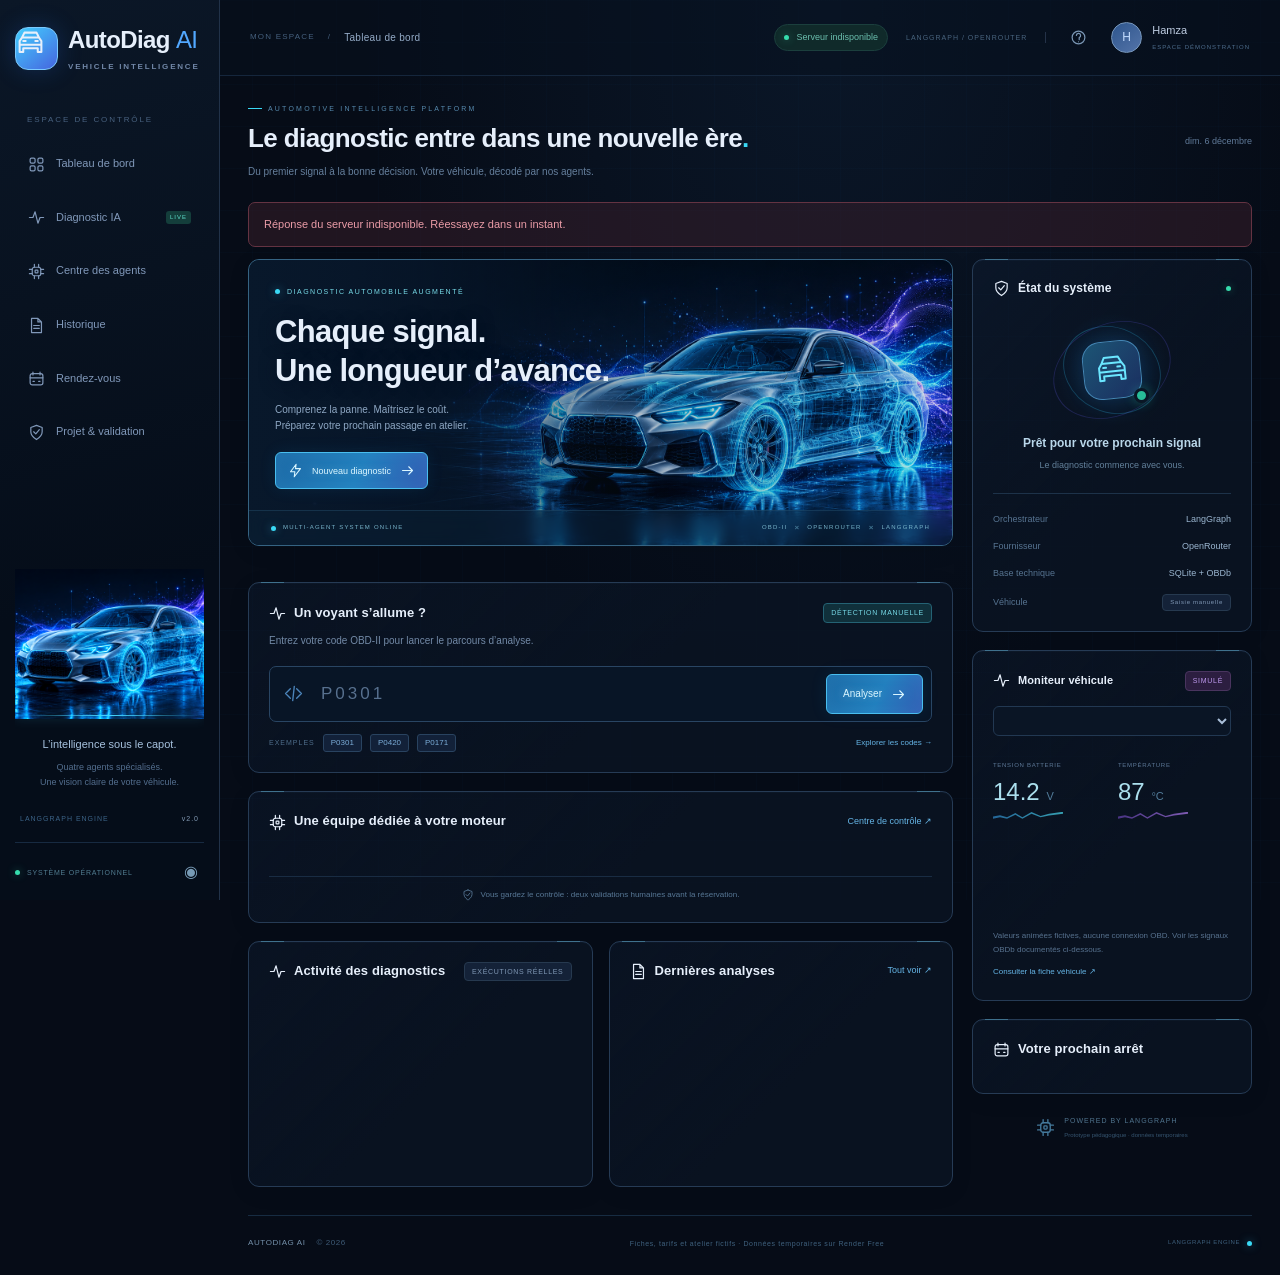
==== static/index.html @ a3e55d73 "Build AutoDiag AI with LangGraph approvals, monitoring and Docker deployment" ====
<!doctype html>
<html lang="fr"><head><meta charset="utf-8"><meta name="viewport" content="width=device-width,initial-scale=1"><meta name="theme-color" content="#050b16"><meta name="description" content="AutoDiag AI — diagnostic automobile multi-agents, LangGraph et supervision intelligente."><title>AutoDiag AI · Vehicle Intelligence</title><link rel="icon" href="/static/assets/favicon.svg"><link rel="stylesheet" href="/static/styles.css"><script src="/static/assets/chart.umd.min.js" defer></script><script src="/static/app.js" defer></script></head>
<body>
<aside class="sidebar"><a class="brand" href="#/dashboard"><span class="brand-symbol" data-icon="car"></span><span>AutoDiag <b>AI</b><small>VEHICLE INTELLIGENCE</small></span></a><span class="menu-label">ESPACE DE CONTRÔLE</span><nav aria-label="Navigation principale"><a href="#/dashboard" data-nav="dashboard"><span data-icon="grid"></span>Tableau de bord</a><a href="#/diagnostic" data-nav="diagnostic"><span data-icon="pulse"></span>Diagnostic IA<span class="nav-tag">LIVE</span></a><a href="#/agents" data-nav="agents"><span data-icon="cpu"></span>Centre des agents</a><a href="#/history" data-nav="history"><span data-icon="file"></span>Historique</a><a href="#/appointments" data-nav="appointments"><span data-icon="calendar"></span>Rendez-vous</a><a href="#/project" data-nav="project"><span data-icon="shield"></span>Projet & validation</a></nav><div class="sidebar-car"><img src="/static/assets/hologram-car.png" alt="Berline holographique cyan"><span class="holo-line"></span><strong>L’intelligence sous le capot.</strong><p>Quatre agents spécialisés.<br>Une vision claire de votre véhicule.</p><span class="version-label">LANGGRAPH ENGINE <i>v2.0</i></span></div><div class="sidebar-footer"><span class="dot green"></span> SYSTÈME OPÉRATIONNEL <button id="animation-toggle" title="Activer ou désactiver les animations" aria-label="Activer ou désactiver les animations">◉</button></div></aside>
<div class="app-shell"><header class="topbar"><div class="breadcrumb">MON ESPACE <span>/</span><b id="breadcrumb">Tableau de bord</b></div><div class="top-status"><span class="connected"><i class="dot green"></i><span id="connection-status">Connexion…</span></span><span class="top-model" id="model-label">LANGGRAPH / OPENROUTER</span><button class="help-button" id="help" aria-label="Aide" data-icon="help"></button><span class="user-avatar">H</span><span class="user-name">Hamza<small>ESPACE DÉMONSTRATION</small></span></div></header>
<main>
<div class="page-heading"><div><div class="eyebrow"><span></span> AUTOMOTIVE INTELLIGENCE PLATFORM</div><h1 id="page-title">Le diagnostic entre dans une nouvelle ère<span>.</span></h1><p id="page-description">Du premier signal à la bonne décision. Votre véhicule, décodé par nos agents.</p></div><span class="date-label" id="today"></span></div>
<div id="global-error" class="alert error" role="alert" hidden></div>

<section id="view-dashboard" class="view">
<div class="dashboard-grid"><div class="dashboard-core">
<section class="hero panel"><img src="/static/assets/hologram-car.png" alt="Illustration automobile futuriste" class="hero-car"><div class="hero-copy"><div class="hero-eyebrow"><i class="dot"></i> DIAGNOSTIC AUTOMOBILE AUGMENTÉ</div><h2>Chaque signal.<br>Une longueur d’avance.</h2><p>Comprenez la panne. Maîtrisez le coût.<br>Préparez votre prochain passage en atelier.</p><button class="button primary" data-action="new-diagnostic"><span data-icon="bolt"></span>Nouveau diagnostic<span data-icon="arrow"></span></button></div><div class="hero-footer"><span><i class="dot"></i> MULTI-AGENT SYSTEM ONLINE</span><span>OBD-II <b>×</b> OPENROUTER <b>×</b> LANGGRAPH</span></div></section>
<div class="kpi-grid" id="dashboard-kpis"></div>
<section class="panel quick-diagnostic"><div class="panel-heading"><h2><span data-icon="pulse"></span>Un voyant s’allume ?</h2><span class="chip cyan">DÉTECTION MANUELLE</span></div><p>Entrez votre code OBD-II pour lancer le parcours d’analyse.</p><form id="quick-form"><div class="quick-input"><span data-icon="code"></span><input id="quick-code" aria-label="Code OBD-II" placeholder="P0301" maxlength="5" required pattern="[PpBbCcUu][0-3][0-9A-Fa-f]{3}"><button class="button primary" type="submit">Analyser<span data-icon="arrow"></span></button></div></form><div class="example-codes">EXEMPLES <button data-example="P0301">P0301</button><button data-example="P0420">P0420</button><button data-example="P0171">P0171</button><button class="link" data-action="library">Explorer les codes →</button></div></section>
<section class="panel"><div class="panel-heading"><h2><span data-icon="cpu"></span>Une équipe dédiée à votre moteur</h2><a href="#/agents" class="link">Centre de contrôle ↗</a></div><div class="agent-pipeline" id="dashboard-pipeline"></div><div class="panel-note"><span data-icon="shield"></span>Vous gardez le contrôle : deux validations humaines avant la réservation.</div></section>
<div class="two-panels"><section class="panel"><div class="panel-heading"><h2><span data-icon="pulse"></span>Activité des diagnostics</h2><span class="chip">EXÉCUTIONS RÉELLES</span></div><div class="chart-wrap"><canvas id="dashboard-activity" aria-label="Durée des diagnostics" role="img"></canvas></div></section><section class="panel"><div class="panel-heading"><h2><span data-icon="file"></span>Dernières analyses</h2><a href="#/history" class="link">Tout voir ↗</a></div><div id="recent-runs"></div></section></div>
</div><aside class="dashboard-side">
<section class="panel connection-panel"><div class="panel-heading"><h2><span data-icon="shield"></span>État du système</h2><i class="dot green"></i></div><div class="scanner-orbit"><span data-icon="car"></span><i></i></div><h3>Prêt pour votre prochain signal</h3><p>Le diagnostic commence avec vous.</p><div class="system-rows"><div><span>Orchestrateur</span><b>LangGraph</b></div><div><span>Fournisseur</span><b id="system-provider">OpenRouter</b></div><div><span>Base technique</span><b>SQLite + OBDb</b></div><div><span>Véhicule</span><span class="chip">Saisie manuelle</span></div></div></section>
<section class="panel telemetry-panel"><div class="panel-heading"><h2><span data-icon="pulse"></span>Moniteur véhicule</h2><span class="chip purple">SIMULÉ</span></div><select id="telemetry-vehicle" aria-label="Véhicule de présentation"></select><div class="telemetry-readings"><div><span>TENSION BATTERIE</span><strong>14.2 <small>V</small></strong><i class="tiny-wave"></i></div><div><span>TEMPÉRATURE</span><strong>87 <small>°C</small></strong><i class="tiny-wave purple-wave"></i></div></div><div class="chart-wrap small"><canvas id="telemetry-chart" role="img" aria-label="Signaux automobiles simulés"></canvas></div><p class="fine-print">Valeurs animées fictives, aucune connexion OBD. Voir les signaux OBDb documentés ci-dessous.</p><button class="link" data-action="signals">Consulter la fiche véhicule ↗</button></section>
<section class="panel"><div class="panel-heading"><h2><span data-icon="calendar"></span>Votre prochain arrêt</h2></div><div id="next-appointment"></div></section><div class="system-foot"><span data-icon="cpu"></span><div>POWERED BY LANGGRAPH<small>Prototype pédagogique · données temporaires</small></div></div>
</aside></div>
</section>

<section id="view-diagnostic" class="view" hidden><section class="panel form-panel"><div class="panel-heading"><h2><span data-icon="pulse"></span>Initialiser un diagnostic</h2><button class="link" data-action="library">Bibliothèque OBD-II ↗</button></div><form id="diagnostic-form"><div class="form-row"><label>CODE OBD-II <em>*</em><div class="input-group"><span data-icon="code"></span><input id="code-input" name="code" placeholder="P0301" required maxlength="5" pattern="[PpBbCcUu][0-3][0-9A-Fa-f]{3}" autocomplete="off"></div></label><label>MODÈLE DU VÉHICULE <small>FACULTATIF</small><select id="vehicle-input"><option value="">Véhicule non précisé</option></select></label><label class="year-field">ANNÉE <small>FACULTATIF</small><input id="year-input" inputmode="numeric" type="number" min="1990" max="2030" placeholder="2020"></label><button class="button primary" id="analyze-button" type="submit"><span data-icon="bolt"></span>Lancer le diagnostic</button></div><div class="form-footer"><span>ESSAYER <button type="button" data-example="P0301">P0301</button><button type="button" data-example="P0420">P0420</button><button type="button" data-example="P0171">P0171</button></span><button type="reset" class="link">Réinitialiser</button></div></form><div id="form-error" class="alert error" role="alert" hidden></div></section><div id="diagnostic-content"></div></section>

<section id="view-agents" class="view" hidden><div class="toolbar panel"><div class="toolbar-group"><label class="sr-only" for="monitor-origin">Origine des données</label><select id="monitor-origin"><option value="app">Exécutions de l’application</option><option value="scenario">Scénarios d’incident</option><option value="presentation">Présentation fictive</option><option value="all">Toutes les exécutions</option></select><select id="monitor-agent" aria-label="Filtrer par agent"><option value="">Tous les agents</option><option value="interpretation">Interprétation</option><option value="recherche">Recherche</option><option value="estimation">Estimation</option><option value="rendez_vous">Rendez-vous</option></select><select id="monitor-period" aria-label="Période de monitoring"><option value="">Toute la période</option><option value="1">Dernières 24 h</option><option value="7">7 derniers jours</option></select><input id="monitor-search" placeholder="Code ou Correlation ID…" aria-label="Rechercher une exécution"></div><div class="toolbar-group"><button class="button ghost" id="monitor-pause">Pause visuelle</button><button class="button purple-button" id="simulate-incident"><span data-icon="bolt"></span>Simuler un incident</button></div></div><div id="presentation-notice" class="alert info" hidden>Données fictives de présentation — ces valeurs ne sont pas des résultats d’exécution et ne sont pas exportées comme preuves.</div><div class="kpi-grid monitoring-kpis" id="monitor-kpis"></div><div class="monitor-agent-grid" id="monitor-agent-cards"></div><div class="charts-grid"><section class="panel"><div class="panel-heading"><h2><span data-icon="clock"></span>Latence par agent</h2><span class="chip">MILLISECONDES</span></div><div class="chart-wrap"><canvas id="latency-chart" role="img" aria-label="Durée moyenne par agent"></canvas></div></section><section class="panel"><div class="panel-heading"><h2><span data-icon="cpu"></span>Consommation de tokens</h2><span class="chip">ENTRÉE / SORTIE</span></div><div class="chart-wrap"><canvas id="tokens-chart" role="img" aria-label="Tokens par agent"></canvas></div></section><section class="panel"><div class="panel-heading"><h2><span data-icon="bolt"></span>Répartition des coûts IA</h2><span class="chip">USD ESTIMÉS</span></div><div class="chart-wrap"><canvas id="cost-chart" role="img" aria-label="Répartition du coût IA"></canvas></div></section></div><section class="panel trace-panel"><div class="panel-heading"><h2><span data-icon="code"></span>Explorateur de traces</h2><div class="toolbar-group"><select id="trace-select" aria-label="Dossier à inspecter"><option value="">Sélectionner une exécution</option></select><button class="link" id="trace-export">Exporter JSON ↓</button></div></div><div id="trace-pipeline"></div><div id="trace-events"></div></section><section class="panel"><div class="panel-heading"><h2><span data-icon="shield"></span>Incidents & résilience</h2><a href="/documents/runbook" target="_blank" class="link">Runbook RB-LLM-01 ↗</a></div><div id="incident-list"></div></section></section>

<section id="view-history" class="view" hidden><section class="panel"><div class="panel-heading"><h2><span data-icon="file"></span>Journal des diagnostics</h2><span class="chip">ATELIER DE DÉMONSTRATION</span></div><div class="toolbar history-toolbar"><input id="history-search" placeholder="Rechercher un code, véhicule ou identifiant…" aria-label="Rechercher dans l’historique"><select id="history-period" aria-label="Période historique"><option value="">Toute la période</option><option value="1">Dernières 24 h</option><option value="7">7 derniers jours</option></select><select id="history-status" aria-label="Filtrer les statuts"><option value="">Tous les statuts</option><option value="awaiting_quote_approval">Devis à valider</option><option value="awaiting_booking_approval">Créneau à confirmer</option><option value="booked">Réservé</option><option value="price_declined">Devis refusé</option><option value="unknown_code">Code non couvert</option><option value="failed">Erreur</option></select></div><div id="history-list"></div></section></section>
<section id="view-appointments" class="view" hidden><section class="panel"><div class="panel-heading"><h2><span data-icon="calendar"></span>Planning de l’atelier</h2><select id="appointments-filter" aria-label="Filtrer les rendez-vous"><option value="future">À venir</option><option value="all">Tous les rendez-vous</option><option value="past">Passés</option></select></div><p class="panel-subtitle">Casablanca · Horaires locaux · Réservations fictives après validation humaine.</p><div id="appointments-list"></div></section></section>
<section id="view-project" class="view" hidden><div class="project-tabs" role="tablist"><button data-project-tab="architecture" class="active">Architecture</button><button data-project-tab="cards">Agent Cards</button><button data-project-tab="validation">Tests & déploiement</button><button data-project-tab="runbook">Runbook</button><button data-project-tab="deliverables">Livrables</button></div><div id="project-content"></div></section>
<footer><span>AUTODIAG AI <i>© 2026</i></span><span>Fiches, tarifs et atelier fictifs · Données temporaires sur Render Free</span><a href="#/project">LANGGRAPH ENGINE <span class="dot"></span></a></footer>
</main></div><dialog id="modal"><button class="modal-close" aria-label="Fermer">×</button><div id="modal-content"></div></dialog><div id="toast" role="status" hidden></div><div id="loading-overlay" hidden><span class="spinner"></span></div>
</body></html>
---- static/styles.css ----
:root{--bg:#060c17;--panel:#0b1423;--ink:#e6effb;--muted:#8091aa;--line:#1c3049;--cyan:#3ad9f5;--blue:#4b98ff;--purple:#af79ff;--green:#36dcad;--orange:#f3b16c;--sidebar:220px}*{box-sizing:border-box}body{margin:0;background:radial-gradient(ellipse at 65% 0,#10253f70,transparent 40%),var(--bg);color:var(--ink);font:13px/1.6 'Segoe UI',Arial,sans-serif}body:before{content:'';position:fixed;inset:0;pointer-events:none;background-image:linear-gradient(#2875b607 1px,transparent 1px),linear-gradient(90deg,#2875b607 1px,transparent 1px);background-size:42px 42px;z-index:-1}h1,h2,h3,h4,p{margin:0}h1,h2,h3,h4,.brand{font-family:Bahnschrift,'Segoe UI',Arial,sans-serif;font-weight:600}a{color:inherit;text-decoration:none}button,input,select{font:inherit}button{cursor:pointer;color:inherit;border:0;background:none}button:disabled{opacity:.45;cursor:not-allowed}input,select{min-width:0;color:var(--ink);background:#0a1525;border:1px solid #223852;border-radius:6px;padding:11px 12px;outline:none}input::placeholder{color:#57708e}select{color:#a9bed8;cursor:pointer}button:focus-visible,a:focus-visible,input:focus-visible,select:focus-visible{outline:2px solid var(--cyan);outline-offset:3px}input:focus,select:focus{border-color:#3c94ba;box-shadow:0 0 0 3px #31c4eb09}svg{height:19px;width:19px;fill:none;stroke:currentColor;stroke-width:1.7;stroke-linecap:round;stroke-linejoin:round;vertical-align:middle;flex-shrink:0}button svg,a svg{pointer-events:none}[data-icon]{display:inline-flex;align-items:center;justify-content:center;flex-shrink:0}[hidden]{display:none!important}.sr-only{position:absolute;width:1px;height:1px;overflow:hidden;clip:rect(0,0,0,0)}.sidebar{position:fixed;inset:0 auto 0 0;width:var(--sidebar);border-right:1px solid #213249;background:linear-gradient(165deg,#0b1727,#050d19 65%);z-index:30;display:flex;flex-direction:column;padding:26px 15px 14px}.brand{display:flex;gap:10px;align-items:center;font-size:24px;white-space:nowrap;line-height:1.2;letter-spacing:-.6px}.brand b{color:#52a8ff;font-weight:500}.brand small{display:block;font-size:8px;letter-spacing:1.8px;margin-top:7px;color:#7187a7}.brand-symbol{width:43px;height:43px;background:linear-gradient(140deg,#42cfff,#4665df);border-radius:13px;border:1px solid #7bcaff;box-shadow:0 0 24px #297aff36}.brand-symbol svg{width:29px;height:29px}.menu-label{margin:43px 12px 14px;font-size:8px;letter-spacing:1.9px;color:#48617f}.sidebar nav a{display:flex;align-items:center;gap:11px;padding:13px 12px;margin-bottom:8px;border:1px solid transparent;border-radius:7px;color:#8098b9;font-size:11px;position:relative;transition:.2s}.sidebar nav a svg{height:17px;width:17px}.sidebar nav a:hover{color:#c7e5ff;background:#12345140}.sidebar nav a.active{color:#aeefff;background:linear-gradient(100deg,#123b62a8,#58318b65);border-color:#276287;box-shadow:inset 3px 0 #49ceff,0 0 15px #3088ff0b}.sidebar nav a.active:after{content:'';position:absolute;left:7px;right:7px;bottom:-1px;height:1px;background:linear-gradient(90deg,#49ddff,transparent)}.nav-tag{margin-left:auto;color:#60e4d0;font-size:6px;background:#143e3b;padding:2px 4px;border-radius:3px;letter-spacing:1px}.sidebar-car{margin-top:auto;padding-top:25px;overflow:hidden;text-align:center}.sidebar-car img{width:265px;height:150px;object-fit:cover;object-position:85% center;max-width:none;margin-left:-55px;filter:saturate(1.2)}.holo-line{display:block;height:1px;background:linear-gradient(90deg,transparent,#45d7ff,transparent);margin-top:-11px;position:relative;box-shadow:0 0 12px #43caff}.sidebar-car strong{display:block;font-size:11px;font-weight:500;margin-top:20px;color:#a7c2df}.sidebar-car p{font-size:9px;color:#536e8e;margin-top:7px}.version-label{display:flex;justify-content:space-between;align-items:center;margin-top:24px;font-size:7px;letter-spacing:1px;color:#3c6387;padding:0 5px}.version-label i{font-style:normal;color:#839ab4}.sidebar-footer{margin-top:18px;border-top:1px solid #172a41;padding-top:15px;display:flex;align-items:center;gap:7px;font-size:7px;letter-spacing:.8px;color:#527d91}.sidebar-footer button{margin-left:auto;color:#789bb6;font-size:16px}.dot{width:5px;height:5px;display:inline-block;flex-shrink:0;border-radius:50%;background:var(--cyan);box-shadow:0 0 9px #40cfff80}.dot.green{background:var(--green);box-shadow:0 0 9px #36dcad70}.app-shell{margin-left:var(--sidebar)}.topbar{height:76px;display:flex;align-items:center;justify-content:space-between;padding:0 30px;border-bottom:1px solid #15263c;background:#07111e80}.breadcrumb{display:flex;align-items:center;gap:13px;font-size:8px;letter-spacing:1.2px;color:#46617e}.breadcrumb b{color:#95acc8;font-weight:400;letter-spacing:.3px;font-size:10px}.top-status{display:flex;align-items:center;gap:18px}.connected{display:flex;align-items:center;gap:7px;font-size:9px;color:#6bbfae;background:#102a2a;border:1px solid #1b3f3d;padding:5px 9px;border-radius:20px}.top-model{font-size:7px;letter-spacing:1px;color:#49647e;border-right:1px solid #243248;padding-right:18px}.help-button{color:#7b97b5}.help-button svg{width:17px;height:17px}.user-avatar{width:31px;height:31px;display:grid;place-items:center;background:linear-gradient(140deg,#2d558c,#5474a9);border:1px solid #7797bc;border-radius:50%;color:#c3dcff;font-size:12px}.user-name{font-size:11px;color:#c0cee3;margin-left:-8px}.user-name small{display:block;font-size:6px;letter-spacing:1px;color:#507090;margin-top:3px}main{padding:27px 28px 0;max-width:1800px;margin:auto}.page-heading{display:flex;align-items:center;justify-content:space-between;gap:15px;margin-bottom:22px}.eyebrow{display:flex;align-items:center;gap:6px;font-size:7px;letter-spacing:2.2px;color:#5689ad;margin-bottom:8px}.eyebrow>span{width:14px;height:1px;background:var(--cyan)}h1{font-size:26px;letter-spacing:-.6px;line-height:1.3}h1>span{color:var(--cyan)}.page-heading p{font-size:10px;color:#657f9c;margin-top:8px}.date-label{font-size:9px;color:#607a99;white-space:nowrap}.dashboard-grid{display:grid;grid-template-columns:minmax(0,1fr) 280px;gap:19px}.dashboard-core,.dashboard-side{display:flex;flex-direction:column;gap:18px;min-width:0}.panel{border:1px solid #263b55;border-radius:11px;background:linear-gradient(135deg,#11213955,#0a1423cc 55%);box-shadow:inset 0 1px #70b8ff07,0 5px 22px #00000015;padding:20px;position:relative;min-width:0}.panel:before,.panel:after{content:'';position:absolute;pointer-events:none;width:23px;height:6px;border-top:1px solid #58a7c580;top:-1px}.panel:before{left:12px}.panel:after{right:12px}.panel-heading{display:flex;align-items:center;justify-content:space-between;gap:10px;margin-bottom:15px}.panel-heading h2{font-size:13px;display:flex;gap:8px;align-items:center;letter-spacing:.1px;line-height:1.4}.panel-heading h2>svg,.panel-heading h2>[data-icon]{color:var(--cyan)}.panel-heading svg{width:17px;height:17px}.chip{display:inline-flex;align-items:center;gap:5px;font-size:7px;letter-spacing:.7px;white-space:nowrap;background:#142238;color:#8098b5;border:1px solid #26394f;padding:3px 7px;border-radius:4px}.chip.cyan{color:#76d8e6;border-color:#246274;background:#10303b}.chip.purple{color:#bf9aef;border-color:#49345e;background:#2c1e40}.chip.green{color:#79dec2;background:#12332d;border-color:#22574c}.chip.orange{color:#e2ad76;background:#35281c;border-color:#59402b}.chip.red{color:#e98a99;background:#321e2a;border-color:#5b2b3a}.link{color:#66b5e6;font-size:9px;padding:0;display:inline-flex;align-items:center;gap:5px;cursor:pointer}.link:hover{color:#a1e4ff}.button{display:inline-flex;align-items:center;justify-content:center;gap:9px;border-radius:6px;padding:11px 16px;font-size:10px;font-weight:500;border:1px solid transparent;transition:.2s;white-space:nowrap}.button svg{width:15px;height:15px}.button.primary{color:#daf6ff;border-color:#49beef;background:linear-gradient(115deg,#1d6ba7,#237fbe 55%,#335eb4);box-shadow:inset 0 0 14px #55d9ff17,0 0 17px #219ef519;text-shadow:0 0 10px #a9eeff66}.button.primary:hover{box-shadow:0 0 22px #2bb9ff40;border-color:#8aeaff;transform:translateY(-1px)}.button.ghost{border-color:#2b435f;color:#8aa7c9;background:#0d1a2b}.button.purple-button{background:#2a1d42;border-color:#6c4b9b;color:#c8a5ff}.hero{min-height:260px;overflow:hidden;padding:26px;border-color:#356382;background:#071528}.hero-car{position:absolute;inset:0;width:100%;height:100%;object-fit:cover;object-position:75% center;opacity:.9;mask-image:linear-gradient(90deg,transparent,#000 45%)}.hero:after{inset:0;width:auto;height:auto;border:0;background:linear-gradient(90deg,#08182bf7,#08182b30 55%,transparent);border-radius:10px;z-index:0}.hero-copy{position:relative;z-index:1;max-width:70%;padding-bottom:30px}.hero-eyebrow{display:flex;align-items:center;gap:7px;letter-spacing:1.5px;font-size:7px;color:#78dce9}.hero h2{font-size:31px;letter-spacing:-.7px;line-height:1.25;margin-top:16px;text-shadow:0 2px 16px #001023}.hero p{font-size:10px;color:#8fa8c4;margin:12px 0 18px}.hero .button{font-size:9px;padding:10px 12px}.hero-footer{position:absolute;bottom:0;left:0;right:0;z-index:2;display:flex;justify-content:space-between;align-items:center;padding:11px 22px;background:#0c223573;border-top:1px solid #31628055;font-size:6px;letter-spacing:1.2px;color:#79b5cb;backdrop-filter:blur(7px)}.hero-footer>span{display:flex;align-items:center;gap:7px}.hero-footer b{color:#407492;font-size:8px}.kpi-grid{display:grid;grid-template-columns:repeat(4,1fr);gap:11px}.kpi{position:relative;overflow:hidden;border:1px solid #223951;background:linear-gradient(135deg,#11283c80,#0d1727);border-radius:8px;padding:13px 13px 17px;min-width:0}.kpi-top{display:flex;align-items:center;justify-content:space-between;gap:8px;color:#6b89a7;font-size:7px;letter-spacing:.7px}.kpi-top svg{width:14px;height:14px;color:var(--cyan)}.kpi strong{display:block;font-family:Bahnschrift,'Segoe UI',sans-serif;font-size:24px;font-weight:500;margin-top:7px;line-height:1.3;letter-spacing:-.8px}.kpi strong small{font:9px 'Segoe UI',sans-serif;color:#6e91ab;letter-spacing:0}.kpi-note{font-size:7px;color:#426884;margin-top:4px;display:block}.kpi:after{content:'';position:absolute;bottom:0;left:10px;right:10px;height:1px;background:linear-gradient(90deg,transparent,#2fa4cc90,transparent)}.kpi:nth-child(2){background:linear-gradient(135deg,#271e4080,#0d1727)}.kpi:nth-child(2) .kpi-top svg{color:var(--purple)}.kpi:nth-child(3) .kpi-top svg{color:var(--green)}.kpi:nth-child(4) .kpi-top svg{color:var(--orange)}.quick-diagnostic>p,.panel-subtitle{font-size:10px;color:#738aa7;margin:-5px 0 17px}.quick-input{display:flex;gap:12px;align-items:center;background:#081526;border:1px solid #294563;border-radius:7px;padding:7px 8px 7px 14px}.quick-input>span{color:#4b84ba}.quick-input input{background:none;border:0;padding:6px;width:100%;font-size:17px;letter-spacing:3px;box-shadow:none}.example-codes{display:flex;align-items:center;gap:8px;font-size:7px;color:#4e6d8a;letter-spacing:1px;margin-top:12px}.example-codes>button:not(.link),.form-footer button:not(.link){border:1px solid #294360;background:#122139;border-radius:3px;color:#7badd8;padding:2px 7px;font-size:8px;letter-spacing:0}.example-codes .link{margin-left:auto;letter-spacing:0;font-size:8px}.agent-pipeline{display:flex;align-items:center;gap:0;padding:12px 0 18px}.pipeline-node{flex:1;min-width:0;text-align:center;padding:13px 5px;border:1px solid color-mix(in srgb,var(--agent-color),transparent 55%);background:color-mix(in srgb,var(--agent-color),transparent 94%);border-radius:8px;position:relative}.pipeline-node .node-icon{display:grid;place-items:center;height:29px;width:29px;margin:0 auto 8px;color:var(--agent-color);border-radius:9px;background:color-mix(in srgb,var(--agent-color),transparent 85%)}.pipeline-node strong{display:block;font-size:9px;color:color-mix(in srgb,var(--agent-color),white 30%);font-weight:500}.pipeline-node small{display:block;font-size:7px;margin-top:5px;color:#607995}.pipeline-node .step-state{position:absolute;right:6px;top:5px;font-size:7px;color:var(--agent-color)}.pipeline-edge{height:1px;width:19px;background:linear-gradient(90deg,#326489,#43d6ed,#426a9d);box-shadow:0 0 7px #3aceff40;position:relative;flex-shrink:0}.pipeline-edge:after{content:'›';position:absolute;color:#6dd4f2;right:-1px;top:-10px;font-size:14px}.pipeline-node.running{box-shadow:0 0 18px color-mix(in srgb,var(--agent-color),transparent 75%);animation:glow 1.5s infinite}.pipeline-node.done:after{content:'✓';position:absolute;left:6px;top:5px;color:var(--green);font-size:8px}.panel-note{display:flex;gap:7px;align-items:center;justify-content:center;border-top:1px solid #192c43;color:#587896;font-size:8px;padding-top:12px}.panel-note svg{height:12px;width:12px}.two-panels{display:grid;grid-template-columns:1fr 1fr;gap:16px}.chart-wrap{height:170px;position:relative;min-width:0}.chart-wrap.small{height:87px}.connection-panel{text-align:center}.connection-panel .panel-heading{text-align:left}.connection-panel .panel-heading h2{font-size:12px}.scanner-orbit{position:relative;height:115px;width:130px;margin:7px auto;display:grid;place-items:center;background:radial-gradient(circle,#1e8bd52a,transparent 65%)}.scanner-orbit:before,.scanner-orbit:after{content:'';position:absolute;border:1px solid #2ba5cf4d;border-radius:50%;width:98px;height:98px;transform:rotate(25deg) scaleY(.85)}.scanner-orbit:after{width:120px;height:120px;transform:rotate(-25deg) scaleY(.75);border-color:#5d55dc40}.scanner-orbit>span{display:grid;place-items:center;height:58px;width:58px;border-radius:18px;background:linear-gradient(135deg,#1c5575,#1b2e60);border:1px solid #4486b5;box-shadow:0 0 20px #2495ff26;color:#6be6ff;transform:rotate(-6deg);animation:float 6s infinite ease-in-out}.scanner-orbit svg{width:34px;height:34px;stroke-width:1.4}.scanner-orbit i{position:absolute;bottom:24px;right:28px;width:15px;height:15px;border-radius:50%;background:#28bc98;border:3px solid #0a1625;z-index:2;box-shadow:0 0 12px #29e2b455}.connection-panel h3{font-size:12px;color:#b9d7ea}.connection-panel>p{font-size:9px;color:#63819b;margin-top:5px}.system-rows{border-top:1px solid #1d3249;margin-top:20px;padding-top:5px}.system-rows>div{display:flex;justify-content:space-between;align-items:center;margin-top:13px;font-size:9px}.system-rows>div>span:first-child{color:#577491}.system-rows b{color:#9bb6d0;font-size:9px;font-weight:400}.system-rows .chip{font-size:6px}.telemetry-panel .panel-heading h2{font-size:11px}.telemetry-panel select{width:100%;font-size:9px;padding:8px}.telemetry-readings{display:grid;grid-template-columns:1fr 1fr;gap:12px;margin:17px 0 11px}.telemetry-readings>div{position:relative}.telemetry-readings span{font-size:6px;letter-spacing:.7px;color:#5e7a99}.telemetry-readings strong{display:block;font-family:Bahnschrift,sans-serif;font-size:24px;font-weight:400;color:#abdfed}.telemetry-readings small{font-size:11px;color:#537d9c}.tiny-wave{display:block;height:7px;width:70px;background:linear-gradient(90deg,#308acb,#49daef);clip-path:polygon(0 70%,10% 50%,20% 80%,32% 20%,42% 80%,55% 5%,68% 60%,80% 30%,100% 0,100% 30%,80% 55%,68% 80%,55% 30%,42% 100%,32% 45%,20% 100%,10% 80%,0 100%);opacity:.7}.purple-wave{background:linear-gradient(90deg,#6643af,#b07af0)}.fine-print{font-size:8px;color:#58728f;line-height:1.8;margin-top:12px}.telemetry-panel .link{font-size:8px;margin-top:8px}.system-foot{display:flex;justify-content:center;gap:9px;align-items:center;font-size:7px;color:#50748e;letter-spacing:1px;padding:3px}.system-foot svg{width:19px;height:19px;color:#44799b}.system-foot small{display:block;color:#365570;font-size:6px;letter-spacing:0;margin-top:4px}.empty{padding:25px 10px;text-align:center;color:#526d8b;font-size:10px}.empty svg{display:block;margin:0 auto 10px;color:#386484;width:27px;height:27px}.empty strong{display:block;color:#83a4c0;font-size:12px;font-weight:500;margin-bottom:6px}.empty .button{margin-top:17px}.mini-run{padding:11px 0;border-bottom:1px solid #182b41;display:flex;align-items:center;gap:10px;font-size:10px}.mini-code{color:#83b9e8;border:1px solid #294764;background:#14263b;border-radius:5px;padding:5px 7px;font-size:10px;white-space:nowrap}.mini-run strong{display:block;font-weight:400;font-size:10px;color:#a2b6d1}.mini-run small{font-size:8px;color:#516e8d}.mini-run>.link{margin-left:auto;font-size:14px}.next-appointment{padding:10px 0;color:#8fb6d3;font-size:11px}.next-appointment strong{font-size:22px;display:block;font-family:Bahnschrift,sans-serif;color:#b4e9e0}.next-appointment small{font-size:9px;color:#618b9d}.form-panel{margin-bottom:20px}.form-row{display:flex;align-items:flex-end;gap:14px}.form-row label{flex:1;min-width:0;font-size:8px;letter-spacing:.6px;color:#86a0bd}.form-row label small{font-size:6px;color:#476481;margin-left:4px}.form-row label em{color:var(--cyan);font-style:normal}.form-row input,.form-row select{width:100%;display:block;margin-top:8px;height:41px;font-size:11px;letter-spacing:0}.form-row .year-field{flex:.5;max-width:130px}.input-group{display:flex;gap:8px;align-items:center;border:1px solid #274360;border-radius:6px;background:#0a1525;margin-top:8px;padding:0 10px}.input-group input{border:0;background:none;margin:0;letter-spacing:2px;box-shadow:none;padding-left:0}.input-group>span{color:#497bb0}.form-row>.button{height:41px}.form-footer{display:flex;justify-content:space-between;align-items:center;margin-top:14px;font-size:7px;color:#456884;letter-spacing:1px}.form-footer>span{display:flex;align-items:center;gap:7px}.form-footer .link{font-size:8px;letter-spacing:0}.diagnostic-grid{display:grid;grid-template-columns:minmax(0,1fr) 290px;gap:18px}.diagnostic-core,.diagnostic-side{display:flex;flex-direction:column;gap:16px;min-width:0}.run-heading{display:flex;align-items:center;justify-content:space-between;gap:13px;margin-bottom:18px;flex-wrap:wrap}.run-heading>div{display:flex;align-items:center;gap:10px}.run-heading h2{font-size:16px}.run-id{font-family:Consolas,monospace;font-size:8px;color:#537c9e;cursor:pointer}.agent-result{border-color:color-mix(in srgb,var(--agent-color),transparent 65%)}.agent-result .panel-heading h2{color:color-mix(in srgb,var(--agent-color),white 40%)}.agent-result .panel-heading h2 span:first-child{color:var(--agent-color)}.agent-result .result-text{color:#9bb0ca;font-size:12px;line-height:1.9}.agent-result .result-text+.result-text{margin-top:12px}.agent-result .result-provider{color:#537ca0;font-size:7px;letter-spacing:1px}.agent-result.waiting{opacity:.5}.agent-result .waiting-text{font-size:10px;color:#4b6b8b;padding:15px 0}.cause{display:flex;gap:12px;padding:12px;border:1px solid #253750;border-radius:7px;margin-top:9px;background:#10203360}.cause-number{height:25px;width:25px;display:grid;place-items:center;background:#372451;border:1px solid #5a3c7e;color:#bb90f2;border-radius:7px;font-size:10px;flex-shrink:0}.cause strong{font-size:11px;font-weight:500;color:#c0c9df}.cause p{font-size:10px;color:#7088a6;margin-top:3px}.cause .chip{margin-left:auto;align-self:start;letter-spacing:0;font-size:7px}.estimate-lines{margin-top:15px}.estimate-line{display:flex;justify-content:space-between;gap:12px;font-size:11px;color:#89a8b6;padding:11px 0;border-bottom:1px solid #24433f}.estimate-line strong{color:#c0e7da;font-weight:400}.estimate-total{display:flex;justify-content:space-between;align-items:center;padding:15px;background:#13342f88;border:1px solid #255c4c;border-radius:7px;margin-top:15px;font-size:11px;color:#81c3ae}.estimate-total strong{color:#7aefc4;font-size:28px;font-weight:500;letter-spacing:-1px}.estimate-total small{font-size:12px;letter-spacing:0}.decision-actions{display:flex;justify-content:flex-end;gap:10px;margin-top:18px}.approval-notice{display:flex;gap:8px;color:#d3ac77;background:#392c1880;border:1px solid #594228;padding:11px;border-radius:6px;font-size:10px;margin-top:15px}.approval-notice svg{width:15px;height:15px}.slots-grid{display:grid;grid-template-columns:repeat(3,1fr);gap:9px;border:0;padding:0;margin:15px 0}.slot{position:relative;display:block}.slot input{position:absolute;opacity:0;width:100%;height:100%;margin:0;cursor:pointer}.slot span{display:block;border:1px solid #34405a;background:#101b2b;padding:11px;text-align:center;border-radius:6px;font-size:9px;color:#8397b6}.slot b{display:block;font-size:17px;font-weight:400;color:#bdcde2;margin-top:4px}.slot input:checked+span{border-color:#d79c55;background:#3a2b1d;box-shadow:0 0 12px #e4ab4f15;color:#e8b77b}.slot input:focus-visible+span{outline:2px solid var(--cyan)}.approval-label{display:flex;align-items:flex-start;gap:9px;font-size:10px;color:#acb7cb;margin:18px 0}.approval-label input{accent-color:#3aa6d4;margin-top:2px}.booking-recap{font-size:10px;color:#7593af;padding:10px 12px;border:1px solid #253b52;border-radius:6px}.summary-code{display:inline-block;border:1px solid #793e4c;color:#fa8d9d;background:#3c1e2c;padding:8px 14px;border-radius:7px;font-size:25px;font-family:Bahnschrift,sans-serif}.summary-title{font-size:11px;line-height:1.7;color:#adc2db;margin:12px 0 15px}.summary-car{height:100px;width:100%;object-fit:cover;object-position:right center;border-radius:6px;opacity:.8;margin-bottom:10px}.summary-row{display:flex;align-items:center;justify-content:space-between;gap:8px;padding:12px 0;border-bottom:1px solid #1c3049;font-size:10px;color:#6b8dad}.summary-row strong{color:#b3cbe2;font-weight:400;white-space:nowrap}.summary-row svg{width:15px;height:15px;color:#5197c5}.summary-row>span{display:flex;align-items:center;gap:6px}.success-banner{padding:20px;background:linear-gradient(120deg,#12382d88,#0c1c22);border:1px solid #2a7257;border-radius:9px;color:#7ce6b9}.success-banner h3{font-size:15px;display:flex;gap:9px;align-items:center}.success-banner p{font-size:11px;color:#91c9b0;margin-top:10px}.success-banner .toolbar-group{margin-top:16px}.trace-preview{max-height:230px;overflow:auto}.event-row{display:grid;grid-template-columns:55px 90px 1fr;gap:9px;font-family:Consolas,monospace;font-size:9px;line-height:1.6;border-bottom:1px solid #152b42;padding:9px 0;color:#6c92b3}.event-row>span:first-child{color:#42617f;font-size:8px}.event-row strong{font-weight:400;color:#83b8d9;overflow:hidden;text-overflow:ellipsis}.event-row>span:last-child{overflow-wrap:anywhere}.event-row.error-event>span:last-child{color:#e3929b}.inline-metrics{display:grid;grid-template-columns:repeat(3,1fr);gap:8px;margin-top:14px}.inline-metrics>div{border:1px solid #233b53;border-radius:5px;padding:9px 6px;text-align:center}.inline-metrics strong{display:block;font-size:15px;color:#a6cce7;font-weight:400}.inline-metrics small{font-size:6px;color:#537b9b;letter-spacing:.5px}.toolbar{display:flex;align-items:center;justify-content:space-between;gap:12px;flex-wrap:wrap}.toolbar-group{display:flex;align-items:center;gap:9px;flex-wrap:wrap}.toolbar select,.toolbar input{font-size:10px;padding:8px 10px}.monitoring-kpis{grid-template-columns:repeat(6,1fr);margin:18px 0}.monitor-agent-grid{display:grid;grid-template-columns:repeat(5,1fr);gap:12px;margin:18px 0}.monitor-agent-card{padding:16px;border:1px solid color-mix(in srgb,var(--agent-color),transparent 65%);border-radius:9px;background:linear-gradient(130deg,color-mix(in srgb,var(--agent-color),transparent 93%),#0b1423)}.monitor-agent-card .agent-card-icon{display:flex;justify-content:space-between;align-items:center;color:var(--agent-color);margin-bottom:13px}.monitor-agent-card .agent-card-icon svg{width:23px;height:23px}.monitor-agent-card h3{font-size:12px;color:#b9cde5}.monitor-agent-card>small{font-size:7px;color:#53728f;display:block;margin-top:3px}.agent-card-stats{display:flex;justify-content:space-between;gap:5px;border-top:1px solid #29394f;margin-top:14px;padding-top:10px}.agent-card-stats>span{font-size:7px;color:#5d7d9d}.agent-card-stats b{display:block;font-size:15px;color:#b4cbe2;font-weight:400}.monitor-agent-card .link{margin-top:12px;font-size:8px}.charts-grid{display:grid;grid-template-columns:repeat(3,1fr);gap:15px;margin:18px 0}.charts-grid .panel-heading h2{font-size:11px}.charts-grid .chip{font-size:6px}.trace-panel{margin-bottom:18px}.trace-panel select{font-size:10px;max-width:320px}.trace-panel .event-row{grid-template-columns:70px 110px 1fr}.incident{padding:15px;border:1px solid #5d472b;background:#30241655;border-radius:7px;margin-top:11px}.incident-head{display:flex;align-items:center;justify-content:space-between;gap:10px}.incident h3{font-size:12px;color:#dbb88f}.incident p{font-size:10px;color:#a39787;margin-top:8px}.incident .run-id{display:block;margin-top:8px}.incident ol{font-size:10px;color:#9c9f98;padding-left:18px;margin-bottom:5px}.history-toolbar{margin:20px 0}.history-toolbar input{width:min(440px,100%)}.table-scroll{overflow-x:auto}.data-table{width:100%;border-collapse:collapse;font-size:10px;white-space:nowrap}.data-table th{text-align:left;font-size:7px;font-weight:500;letter-spacing:.8px;color:#587b9d;padding:12px;border-bottom:1px solid #2b425f}.data-table td{padding:15px 12px;border-bottom:1px solid #1b2c43;color:#94abc7}.data-table td small{display:block;font-size:7px;color:#4a6d8d;margin-top:4px}.data-table .link{font-size:9px}.data-table .chip{font-size:7px;letter-spacing:0}.appointment-card{display:flex;align-items:center;gap:20px;padding:20px;border:1px solid #284a4b;background:#0f2a2a40;border-radius:9px;margin-top:15px}.appointment-date{width:65px;border:1px solid #33796c;background:#16473e60;text-align:center;border-radius:8px;padding:8px;flex-shrink:0}.appointment-date strong{display:block;font-size:27px;font-weight:400;color:#a0e4ca;line-height:1.2}.appointment-date small{font-size:9px;color:#5aa88c}.appointment-card h3{font-size:14px;color:#b7dacc}.appointment-card p{font-size:10px;color:#6e9a93;margin-top:5px}.appointment-card .toolbar-group{margin-left:auto}.project-tabs{display:flex;gap:8px;flex-wrap:wrap;margin-bottom:18px}.project-tabs button{padding:10px 16px;border:1px solid #263b55;border-radius:6px;font-size:10px;color:#738fae;background:#0d1726}.project-tabs button.active{color:#a2e1f5;border-color:#3b8aa8;background:#123248}.project-content-grid{display:grid;grid-template-columns:repeat(2,1fr);gap:17px}.project-copy{font-size:12px;color:#8da8c3;line-height:1.9}.project-copy p{margin-bottom:12px}.project-copy ul,.project-copy ol{padding-left:22px}.project-copy h3{font-size:17px;color:#cadbee;margin-bottom:13px}.project-copy a{color:#66c5ec}.agent-card-detail{font-size:11px;color:#86a2c1;line-height:1.9}.agent-card-detail h3{font-size:18px;margin-bottom:8px}.agent-card-detail dt{font-size:8px;letter-spacing:1px;color:#4b809f;margin-top:14px}.agent-card-detail dd{margin:3px 0 0}.doc-link{display:flex;align-items:center;justify-content:space-between;border:1px solid #24425e;padding:15px;border-radius:7px;margin-top:12px;color:#a2c4de;font-size:12px}.doc-link:hover{border-color:#4291b6}.validation-row{display:flex;align-items:center;justify-content:space-between;gap:15px;padding:13px 0;border-bottom:1px solid #263c55;font-size:11px}.validation-row>span:first-child{color:#94aec6}.validation-row small{font-size:9px;color:#5e809e}.alert{padding:12px 15px;border:1px solid #38516b;border-radius:7px;margin:12px 0;font-size:11px;line-height:1.7}.alert.error{background:#3a1e2b80;color:#ec9da8;border-color:#643342}.alert.info{color:#b2a0dc;border-color:#564176;background:#2b214180}.alert.warning{color:#d8b584;border-color:#604b31;background:#30261980}.spinner{display:inline-block;width:20px;height:20px;border:2px solid #173e5d;border-top-color:var(--cyan);border-radius:50%;animation:spin .8s linear infinite}.loading-state{display:flex;align-items:center;gap:12px;justify-content:center;padding:45px;color:#789ebd;font-size:12px}.view{animation:appear .3s ease-out}footer{display:flex;justify-content:space-between;align-items:center;gap:12px;border-top:1px solid #172c42;margin-top:28px;padding:21px 0 25px;font-size:7px;color:#3f617e;letter-spacing:.6px}footer>span:first-child{color:#7490aa;font-size:8px}footer i{font-style:normal;color:#3e5b77;margin-left:8px}footer>a{display:flex;align-items:center;gap:7px;font-size:6px}.modal-close{position:absolute;top:8px;right:13px;font-size:27px;color:#7a99b9}dialog{border:1px solid #365476;color:var(--ink);background:linear-gradient(130deg,#12243a,#0b1423);border-radius:12px;padding:28px;width:calc(100% - 32px);max-width:670px;max-height:85vh;box-shadow:0 20px 90px #0009}dialog::backdrop{background:#020711cc;backdrop-filter:blur(6px)}dialog h2{font-size:22px;margin-bottom:16px;color:#c1e8fa}dialog p{font-size:12px;color:#8aa5c0;line-height:1.9}dialog .button{margin-top:15px}dialog input{width:100%;margin:8px 0 15px}.library-grid{display:flex;flex-direction:column;gap:9px;max-height:45vh;overflow:auto}.library-item{display:flex;align-items:center;gap:12px;text-align:left;padding:12px;background:#122238;border:1px solid #294560;border-radius:7px;font-size:11px}.library-item:hover{border-color:#4c9ec0}.library-item>strong{font-size:13px;color:#7dcff0}.library-item>span{color:#8aa5c0}#toast{position:fixed;bottom:25px;left:calc(50% + 100px);transform:translateX(-50%);z-index:100;max-width:90vw;padding:12px 22px;border:1px solid #367c91;background:#102d40;color:#b1dfed;border-radius:8px;box-shadow:0 10px 35px #0008;font-size:11px}#loading-overlay{position:fixed;inset:0;display:grid;place-items:center;background:#06101b60;z-index:60}.signal-item{display:flex;justify-content:space-between;gap:12px;padding:9px 0;border-bottom:1px solid #28425a;font-size:10px;color:#a3bbd1}.signal-item small{color:#547d9e}.no-motion *{animation:none!important;transition:none!important}canvas{max-width:100%}.diagram-mini{background:#091727;border:1px solid #254c6b;border-radius:8px;padding:20px;margin:20px 0;text-align:center;color:#87bddd;font-size:12px;line-height:2.5}.chip-set{display:flex;flex-wrap:wrap;gap:8px;margin-top:15px}@keyframes spin{to{transform:rotate(360deg)}}@keyframes glow{50%{box-shadow:0 0 22px #3ac9ff30}}@keyframes float{50%{transform:translateY(-4px) rotate(-3deg)}}@keyframes appear{from{opacity:0;transform:translateY(5px)}to{opacity:1;transform:translateY(0)}}
@media(min-width:1550px){:root{--sidebar:240px}main{padding:32px 36px 0}.dashboard-grid{grid-template-columns:minmax(0,1fr) 320px;gap:22px}.hero{min-height:290px}.hero h2{font-size:38px}.hero p{font-size:12px}.hero-copy{padding:3px 5px 30px}.panel{padding:23px}.panel-heading h2{font-size:14px}.kpi strong{font-size:28px}.kpi-top{font-size:8px}.brand{font-size:26px}.sidebar nav a{font-size:12px;padding:14px}.pipeline-node strong{font-size:11px}.pipeline-node small{font-size:8px}.hero .button{font-size:11px}}
@media(max-width:1200px){:root{--sidebar:190px}.sidebar{padding:23px 12px 13px}.brand{font-size:21px;gap:7px}.brand-symbol{width:37px;height:37px}.brand-symbol svg{width:25px}.brand small{font-size:6px}.sidebar nav a{font-size:10px;padding:12px 9px;gap:9px}.nav-tag{display:none}main{padding:23px 21px 0}.topbar{padding:0 22px}.dashboard-grid{grid-template-columns:minmax(0,1fr) 245px;gap:15px}.panel{padding:17px}.hero h2{font-size:28px}.hero-copy{max-width:78%}.hero{padding:23px;min-height:250px}.kpi-grid{gap:8px}.kpi{padding:11px 9px}.kpi strong{font-size:21px}.kpi-top{font-size:6px;letter-spacing:.2px}.kpi-top svg{width:12px}.panel-heading h2{font-size:11px}.chip{font-size:6px}.date-label{display:none}h1{font-size:23px}.pipeline-node strong{font-size:8px}.pipeline-edge{width:13px}.two-panels{gap:12px}.panel-heading .link{font-size:7px}.form-row{gap:10px}.form-row>.button{padding:10px;font-size:9px}.monitoring-kpis{grid-template-columns:repeat(3,1fr)}.monitor-agent-grid{grid-template-columns:repeat(3,1fr)}.charts-grid{grid-template-columns:1fr 1fr}.charts-grid>.panel:last-child{grid-column:1/-1}.diagnostic-grid{grid-template-columns:minmax(0,1fr) 250px}.summary-row{font-size:9px}.slots-grid{gap:6px}.slot span{padding:9px 5px;font-size:8px}.decision-actions{flex-wrap:wrap}.top-model{display:none}.event-row{grid-template-columns:45px 70px 1fr;font-size:8px}}
@media(max-width:980px){:root{--sidebar:180px}.dashboard-grid,.diagnostic-grid{grid-template-columns:1fr}.dashboard-side,.diagnostic-side{display:grid;grid-template-columns:1fr 1fr;align-items:start}.connection-panel{grid-row:span 2}.system-foot{grid-column:1/-1}.hero{min-height:285px}.hero h2{font-size:33px}.hero-car{object-position:right center}.diagnostic-side>.panel:first-child{grid-row:span 2}.form-row{flex-wrap:wrap}.form-row label{flex:1 1 35%}.form-row .year-field{flex:1 1 20%;max-width:none}.form-row>.button{margin-left:auto;flex:1}.user-name{display:none}.top-status{gap:11px}.charts-grid{grid-template-columns:1fr}.charts-grid>.panel:last-child{grid-column:auto}.monitor-agent-grid{grid-template-columns:repeat(2,1fr)}.project-content-grid{grid-template-columns:1fr}.appointment-card{flex-wrap:wrap}.appointment-card .toolbar-group{width:100%;margin-left:85px}.sidebar-car strong{font-size:10px}.sidebar-car p{font-size:8px}.sidebar-footer{font-size:6px}footer>span:nth-child(2){max-width:220px;text-align:center;font-size:6px}}
@media(max-width:650px){:root{--sidebar:0px}.sidebar{inset:auto 0 0 0;width:100%;height:63px;padding:0 4px;border-top:1px solid #27445f;border-right:0;background:#0a1423f5;backdrop-filter:blur(10px)}.sidebar>.brand,.menu-label,.sidebar-car,.sidebar-footer{display:none}.sidebar nav{display:flex;justify-content:space-around;height:100%}.sidebar nav a{flex-direction:column;justify-content:center;gap:4px;font-size:7px;padding:8px 2px;margin:0;width:16.666%;border:0;border-radius:0;white-space:nowrap}.sidebar nav a svg{width:17px;height:17px}.sidebar nav a.active{box-shadow:inset 0 2px #41d5f8;background:#102e4680}.sidebar nav a.active:after{display:none}.topbar{height:59px;padding:0 16px}.breadcrumb{font-size:6px;gap:8px;letter-spacing:.8px}.breadcrumb b{font-size:8px}.connected{font-size:7px;padding:4px 7px}.top-status{gap:9px}.help-button svg{width:15px}.user-avatar{height:26px;width:26px;font-size:9px}main{padding:24px 15px 65px}.page-heading{margin-bottom:20px}.eyebrow{font-size:6px;letter-spacing:1.4px}h1{font-size:25px;line-height:1.3;max-width:360px}.page-heading p{font-size:10px;line-height:1.7;max-width:340px}.dashboard-core,.dashboard-side,.diagnostic-core,.diagnostic-side{gap:14px}.hero{min-height:290px;padding:23px 18px}.hero-copy{max-width:92%}.hero h2{font-size:30px}.hero-car{object-position:75% center;opacity:.65;mask-image:linear-gradient(90deg,transparent,#000 65%)}.hero:after{background:linear-gradient(90deg,#08182bf0,#08182b70 60%,transparent)}.hero-eyebrow{font-size:6px;letter-spacing:1px}.hero p{font-size:10px}.hero-footer{font-size:5px;letter-spacing:.7px;padding:11px 15px}.hero-footer>span:last-child{font-size:5px;gap:4px}.hero-footer .dot{width:3px;height:3px}.kpi-grid{grid-template-columns:repeat(2,1fr);gap:9px}.kpi{padding:13px}.kpi-top{font-size:7px}.kpi strong{font-size:26px}.kpi-note{font-size:7px}.panel{padding:17px 14px}.panel-heading{gap:7px}.panel-heading h2{font-size:12px}.panel-heading .link{font-size:8px}.quick-diagnostic .panel-heading h2{font-size:12px}.quick-diagnostic .chip{font-size:5px;padding:3px 5px}.quick-input{padding-left:10px;gap:8px}.quick-input input{font-size:15px;min-width:0}.quick-input .button{padding:10px;font-size:9px}.example-codes{gap:6px;font-size:6px}.example-codes button:not(.link){font-size:7px;padding:2px 5px}.example-codes .link{font-size:7px}.pipeline-node{padding:12px 2px}.pipeline-node strong{font-size:8px}.pipeline-node small{font-size:6px}.pipeline-node .node-icon{width:26px;height:26px;border-radius:8px}.pipeline-node .node-icon svg{width:15px}.pipeline-edge{width:10px}.panel-note{font-size:7px;gap:5px}.two-panels{grid-template-columns:1fr}.dashboard-side,.diagnostic-side{display:flex;flex-direction:column}.dashboard-side>.panel,.diagnostic-side>.panel{width:100%}.connection-panel{display:none}.telemetry-readings span{font-size:7px}.telemetry-panel .panel-heading h2{font-size:12px}.telemetry-panel select{font-size:10px}.telemetry-panel .fine-print{font-size:8px}.system-foot{padding:10px}.form-row{display:grid;grid-template-columns:1fr 90px;gap:13px}.form-row label:first-child{grid-column:1/-1}.form-row label{font-size:8px}.form-row>.button{grid-column:1/-1;width:100%;font-size:11px}.form-row .year-field{max-width:none}.form-row label small{display:none}.form-row input,.form-row select{font-size:10px}.form-panel .panel-heading h2{font-size:12px}.form-panel .panel-heading .link{font-size:8px}.run-heading h2{font-size:13px}.run-id{font-size:8px}.agent-result .panel-heading h2{font-size:11px}.agent-result .result-text{font-size:11px}.cause{padding:10px;gap:9px}.cause strong{font-size:10px}.cause p{font-size:9px}.cause .chip{font-size:6px;padding:2px 4px}.cause-number{height:22px;width:22px;font-size:8px}.estimate-line{font-size:10px}.estimate-total strong{font-size:27px}.decision-actions{justify-content:stretch}.decision-actions>.button{flex:1;font-size:9px;padding:11px 8px}.slots-grid{grid-template-columns:repeat(2,1fr)}.slot span{font-size:9px}.slot b{font-size:18px}.approval-label{font-size:10px}.toolbar{gap:12px}.toolbar-group{gap:8px}.toolbar select,.toolbar input{max-width:100%;width:100%;font-size:10px}.toolbar>.toolbar-group{width:100%}.toolbar-group>.button{flex:1;font-size:9px}.monitoring-kpis{grid-template-columns:repeat(2,1fr)}.monitor-agent-grid{grid-template-columns:repeat(2,1fr);gap:10px}.monitor-agent-card{padding:13px}.monitor-agent-card h3{font-size:12px}.monitor-agent-card:last-child{grid-column:1/-1}.charts-grid{gap:13px}.charts-grid .panel-heading h2{font-size:12px}.trace-panel .panel-heading{align-items:flex-start;flex-direction:column;gap:12px}.trace-panel .toolbar-group{width:100%}.trace-panel select{flex:1;min-width:0;font-size:9px}.trace-panel .event-row{grid-template-columns:47px 74px 1fr;gap:6px;font-size:8px}.history-toolbar input,.history-toolbar select{width:100%}.data-table th{font-size:7px;padding:10px}.data-table td{padding:12px 10px;font-size:9px}.appointment-card{gap:14px;padding:15px}.appointment-card h3{font-size:12px}.appointment-card p{font-size:9px}.appointment-card .toolbar-group{margin-left:0;justify-content:flex-end}.appointment-date{width:52px}.appointment-date strong{font-size:25px}.project-tabs{gap:6px}.project-tabs button{padding:8px 10px;font-size:9px}.project-copy{font-size:11px}.project-copy h3{font-size:15px}.validation-row{font-size:10px}.validation-row small{font-size:8px}footer{font-size:6px;flex-wrap:wrap;padding-bottom:15px}footer>span:nth-child(2){order:3;max-width:none;width:100%;text-align:left;font-size:6px}#toast{left:50%;bottom:77px;width:max-content;font-size:10px;padding:11px 16px}.project-content-grid{gap:13px}.incident h3{font-size:11px}.incident p{font-size:9px}}
@media(prefers-reduced-motion:reduce){*{animation:none!important;transition:none!important;scroll-behavior:auto!important}}
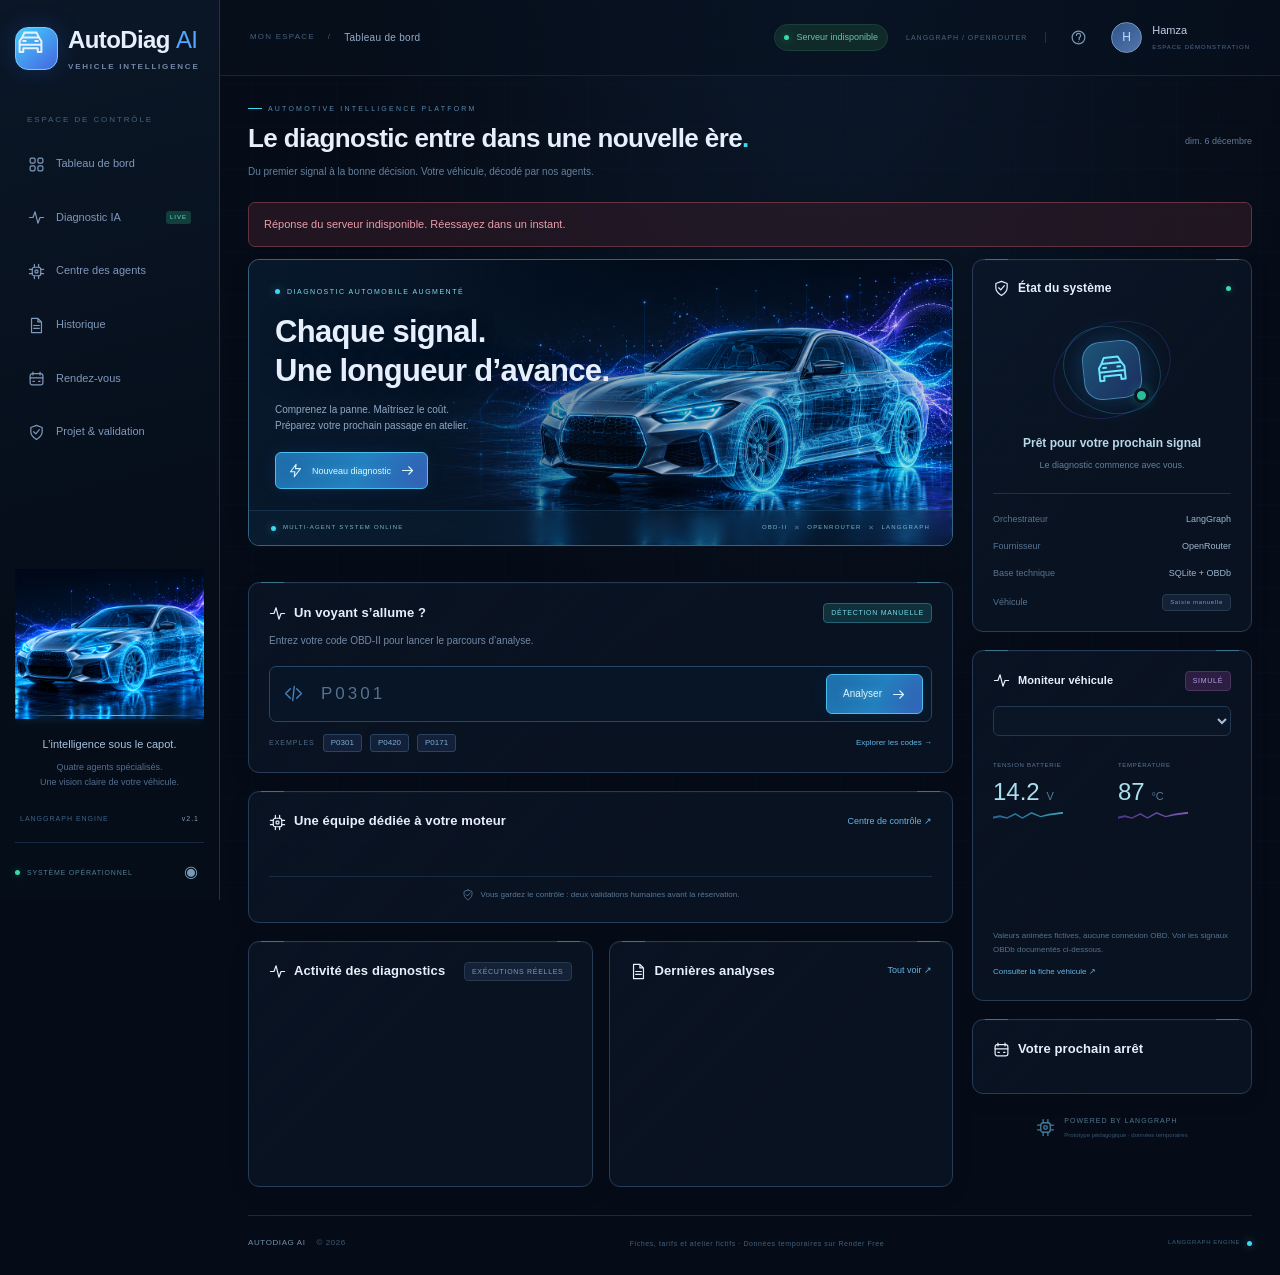
==== commit d6a3d8b5: "Add symptom questionnaire, evidence-based estimates and customer booking details" ====
--- a/static/index.html
+++ b/static/index.html
@@ -1,7 +1,7 @@
 <!doctype html>
 <html lang="fr"><head><meta charset="utf-8"><meta name="viewport" content="width=device-width,initial-scale=1"><meta name="theme-color" content="#050b16"><meta name="description" content="AutoDiag AI — diagnostic automobile multi-agents, LangGraph et supervision intelligente."><title>AutoDiag AI · Vehicle Intelligence</title><link rel="icon" href="/static/assets/favicon.svg"><link rel="stylesheet" href="/static/styles.css"><script src="/static/assets/chart.umd.min.js" defer></script><script src="/static/app.js" defer></script></head>
 <body>
-<aside class="sidebar"><a class="brand" href="#/dashboard"><span class="brand-symbol" data-icon="car"></span><span>AutoDiag <b>AI</b><small>VEHICLE INTELLIGENCE</small></span></a><span class="menu-label">ESPACE DE CONTRÔLE</span><nav aria-label="Navigation principale"><a href="#/dashboard" data-nav="dashboard"><span data-icon="grid"></span>Tableau de bord</a><a href="#/diagnostic" data-nav="diagnostic"><span data-icon="pulse"></span>Diagnostic IA<span class="nav-tag">LIVE</span></a><a href="#/agents" data-nav="agents"><span data-icon="cpu"></span>Centre des agents</a><a href="#/history" data-nav="history"><span data-icon="file"></span>Historique</a><a href="#/appointments" data-nav="appointments"><span data-icon="calendar"></span>Rendez-vous</a><a href="#/project" data-nav="project"><span data-icon="shield"></span>Projet & validation</a></nav><div class="sidebar-car"><img src="/static/assets/hologram-car.png" alt="Berline holographique cyan"><span class="holo-line"></span><strong>L’intelligence sous le capot.</strong><p>Quatre agents spécialisés.<br>Une vision claire de votre véhicule.</p><span class="version-label">LANGGRAPH ENGINE <i>v2.0</i></span></div><div class="sidebar-footer"><span class="dot green"></span> SYSTÈME OPÉRATIONNEL <button id="animation-toggle" title="Activer ou désactiver les animations" aria-label="Activer ou désactiver les animations">◉</button></div></aside>
+<aside class="sidebar"><a class="brand" href="#/dashboard"><span class="brand-symbol" data-icon="car"></span><span>AutoDiag <b>AI</b><small>VEHICLE INTELLIGENCE</small></span></a><span class="menu-label">ESPACE DE CONTRÔLE</span><nav aria-label="Navigation principale"><a href="#/dashboard" data-nav="dashboard"><span data-icon="grid"></span>Tableau de bord</a><a href="#/diagnostic" data-nav="diagnostic"><span data-icon="pulse"></span>Diagnostic IA<span class="nav-tag">LIVE</span></a><a href="#/agents" data-nav="agents"><span data-icon="cpu"></span>Centre des agents</a><a href="#/history" data-nav="history"><span data-icon="file"></span>Historique</a><a href="#/appointments" data-nav="appointments"><span data-icon="calendar"></span>Rendez-vous</a><a href="#/project" data-nav="project"><span data-icon="shield"></span>Projet & validation</a></nav><div class="sidebar-car"><img src="/static/assets/hologram-car.png" alt="Berline holographique cyan"><span class="holo-line"></span><strong>L’intelligence sous le capot.</strong><p>Quatre agents spécialisés.<br>Une vision claire de votre véhicule.</p><span class="version-label">LANGGRAPH ENGINE <i>v2.1</i></span></div><div class="sidebar-footer"><span class="dot green"></span> SYSTÈME OPÉRATIONNEL <button id="animation-toggle" title="Activer ou désactiver les animations" aria-label="Activer ou désactiver les animations">◉</button></div></aside>
 <div class="app-shell"><header class="topbar"><div class="breadcrumb">MON ESPACE <span>/</span><b id="breadcrumb">Tableau de bord</b></div><div class="top-status"><span class="connected"><i class="dot green"></i><span id="connection-status">Connexion…</span></span><span class="top-model" id="model-label">LANGGRAPH / OPENROUTER</span><button class="help-button" id="help" aria-label="Aide" data-icon="help"></button><span class="user-avatar">H</span><span class="user-name">Hamza<small>ESPACE DÉMONSTRATION</small></span></div></header>
 <main>
 <div class="page-heading"><div><div class="eyebrow"><span></span> AUTOMOTIVE INTELLIGENCE PLATFORM</div><h1 id="page-title">Le diagnostic entre dans une nouvelle ère<span>.</span></h1><p id="page-description">Du premier signal à la bonne décision. Votre véhicule, décodé par nos agents.</p></div><span class="date-label" id="today"></span></div>
@@ -25,7 +25,7 @@
 
 <section id="view-agents" class="view" hidden><div class="toolbar panel"><div class="toolbar-group"><label class="sr-only" for="monitor-origin">Origine des données</label><select id="monitor-origin"><option value="app">Exécutions de l’application</option><option value="scenario">Scénarios d’incident</option><option value="presentation">Présentation fictive</option><option value="all">Toutes les exécutions</option></select><select id="monitor-agent" aria-label="Filtrer par agent"><option value="">Tous les agents</option><option value="interpretation">Interprétation</option><option value="recherche">Recherche</option><option value="estimation">Estimation</option><option value="rendez_vous">Rendez-vous</option></select><select id="monitor-period" aria-label="Période de monitoring"><option value="">Toute la période</option><option value="1">Dernières 24 h</option><option value="7">7 derniers jours</option></select><input id="monitor-search" placeholder="Code ou Correlation ID…" aria-label="Rechercher une exécution"></div><div class="toolbar-group"><button class="button ghost" id="monitor-pause">Pause visuelle</button><button class="button purple-button" id="simulate-incident"><span data-icon="bolt"></span>Simuler un incident</button></div></div><div id="presentation-notice" class="alert info" hidden>Données fictives de présentation — ces valeurs ne sont pas des résultats d’exécution et ne sont pas exportées comme preuves.</div><div class="kpi-grid monitoring-kpis" id="monitor-kpis"></div><div class="monitor-agent-grid" id="monitor-agent-cards"></div><div class="charts-grid"><section class="panel"><div class="panel-heading"><h2><span data-icon="clock"></span>Latence par agent</h2><span class="chip">MILLISECONDES</span></div><div class="chart-wrap"><canvas id="latency-chart" role="img" aria-label="Durée moyenne par agent"></canvas></div></section><section class="panel"><div class="panel-heading"><h2><span data-icon="cpu"></span>Consommation de tokens</h2><span class="chip">ENTRÉE / SORTIE</span></div><div class="chart-wrap"><canvas id="tokens-chart" role="img" aria-label="Tokens par agent"></canvas></div></section><section class="panel"><div class="panel-heading"><h2><span data-icon="bolt"></span>Répartition des coûts IA</h2><span class="chip">USD ESTIMÉS</span></div><div class="chart-wrap"><canvas id="cost-chart" role="img" aria-label="Répartition du coût IA"></canvas></div></section></div><section class="panel trace-panel"><div class="panel-heading"><h2><span data-icon="code"></span>Explorateur de traces</h2><div class="toolbar-group"><select id="trace-select" aria-label="Dossier à inspecter"><option value="">Sélectionner une exécution</option></select><button class="link" id="trace-export">Exporter JSON ↓</button></div></div><div id="trace-pipeline"></div><div id="trace-events"></div></section><section class="panel"><div class="panel-heading"><h2><span data-icon="shield"></span>Incidents & résilience</h2><a href="/documents/runbook" target="_blank" class="link">Runbook RB-LLM-01 ↗</a></div><div id="incident-list"></div></section></section>
 
-<section id="view-history" class="view" hidden><section class="panel"><div class="panel-heading"><h2><span data-icon="file"></span>Journal des diagnostics</h2><span class="chip">ATELIER DE DÉMONSTRATION</span></div><div class="toolbar history-toolbar"><input id="history-search" placeholder="Rechercher un code, véhicule ou identifiant…" aria-label="Rechercher dans l’historique"><select id="history-period" aria-label="Période historique"><option value="">Toute la période</option><option value="1">Dernières 24 h</option><option value="7">7 derniers jours</option></select><select id="history-status" aria-label="Filtrer les statuts"><option value="">Tous les statuts</option><option value="awaiting_quote_approval">Devis à valider</option><option value="awaiting_booking_approval">Créneau à confirmer</option><option value="booked">Réservé</option><option value="price_declined">Devis refusé</option><option value="unknown_code">Code non couvert</option><option value="failed">Erreur</option></select></div><div id="history-list"></div></section></section>
+<section id="view-history" class="view" hidden><section class="panel"><div class="panel-heading"><h2><span data-icon="file"></span>Journal des diagnostics</h2><span class="chip">ATELIER DE DÉMONSTRATION</span></div><div class="toolbar history-toolbar"><input id="history-search" placeholder="Rechercher un code, véhicule ou identifiant…" aria-label="Rechercher dans l’historique"><select id="history-period" aria-label="Période historique"><option value="">Toute la période</option><option value="1">Dernières 24 h</option><option value="7">7 derniers jours</option></select><select id="history-status" aria-label="Filtrer les statuts"><option value="">Tous les statuts</option><option value="awaiting_symptom_answers">Questionnaire à compléter</option><option value="awaiting_quote_approval">Devis à valider</option><option value="awaiting_booking_approval">Créneau à confirmer</option><option value="booked">Réservé</option><option value="price_declined">Devis refusé</option><option value="unknown_code">Code non couvert</option><option value="failed">Erreur</option></select></div><div id="history-list"></div></section></section>
 <section id="view-appointments" class="view" hidden><section class="panel"><div class="panel-heading"><h2><span data-icon="calendar"></span>Planning de l’atelier</h2><select id="appointments-filter" aria-label="Filtrer les rendez-vous"><option value="future">À venir</option><option value="all">Tous les rendez-vous</option><option value="past">Passés</option></select></div><p class="panel-subtitle">Casablanca · Horaires locaux · Réservations fictives après validation humaine.</p><div id="appointments-list"></div></section></section>
 <section id="view-project" class="view" hidden><div class="project-tabs" role="tablist"><button data-project-tab="architecture" class="active">Architecture</button><button data-project-tab="cards">Agent Cards</button><button data-project-tab="validation">Tests & déploiement</button><button data-project-tab="runbook">Runbook</button><button data-project-tab="deliverables">Livrables</button></div><div id="project-content"></div></section>
 <footer><span>AUTODIAG AI <i>© 2026</i></span><span>Fiches, tarifs et atelier fictifs · Données temporaires sur Render Free</span><a href="#/project">LANGGRAPH ENGINE <span class="dot"></span></a></footer>
--- a/static/styles.css
+++ b/static/styles.css
@@ -3,4 +3,6 @@
 @media(max-width:1200px){:root{--sidebar:190px}.sidebar{padding:23px 12px 13px}.brand{font-size:21px;gap:7px}.brand-symbol{width:37px;height:37px}.brand-symbol svg{width:25px}.brand small{font-size:6px}.sidebar nav a{font-size:10px;padding:12px 9px;gap:9px}.nav-tag{display:none}main{padding:23px 21px 0}.topbar{padding:0 22px}.dashboard-grid{grid-template-columns:minmax(0,1fr) 245px;gap:15px}.panel{padding:17px}.hero h2{font-size:28px}.hero-copy{max-width:78%}.hero{padding:23px;min-height:250px}.kpi-grid{gap:8px}.kpi{padding:11px 9px}.kpi strong{font-size:21px}.kpi-top{font-size:6px;letter-spacing:.2px}.kpi-top svg{width:12px}.panel-heading h2{font-size:11px}.chip{font-size:6px}.date-label{display:none}h1{font-size:23px}.pipeline-node strong{font-size:8px}.pipeline-edge{width:13px}.two-panels{gap:12px}.panel-heading .link{font-size:7px}.form-row{gap:10px}.form-row>.button{padding:10px;font-size:9px}.monitoring-kpis{grid-template-columns:repeat(3,1fr)}.monitor-agent-grid{grid-template-columns:repeat(3,1fr)}.charts-grid{grid-template-columns:1fr 1fr}.charts-grid>.panel:last-child{grid-column:1/-1}.diagnostic-grid{grid-template-columns:minmax(0,1fr) 250px}.summary-row{font-size:9px}.slots-grid{gap:6px}.slot span{padding:9px 5px;font-size:8px}.decision-actions{flex-wrap:wrap}.top-model{display:none}.event-row{grid-template-columns:45px 70px 1fr;font-size:8px}}
 @media(max-width:980px){:root{--sidebar:180px}.dashboard-grid,.diagnostic-grid{grid-template-columns:1fr}.dashboard-side,.diagnostic-side{display:grid;grid-template-columns:1fr 1fr;align-items:start}.connection-panel{grid-row:span 2}.system-foot{grid-column:1/-1}.hero{min-height:285px}.hero h2{font-size:33px}.hero-car{object-position:right center}.diagnostic-side>.panel:first-child{grid-row:span 2}.form-row{flex-wrap:wrap}.form-row label{flex:1 1 35%}.form-row .year-field{flex:1 1 20%;max-width:none}.form-row>.button{margin-left:auto;flex:1}.user-name{display:none}.top-status{gap:11px}.charts-grid{grid-template-columns:1fr}.charts-grid>.panel:last-child{grid-column:auto}.monitor-agent-grid{grid-template-columns:repeat(2,1fr)}.project-content-grid{grid-template-columns:1fr}.appointment-card{flex-wrap:wrap}.appointment-card .toolbar-group{width:100%;margin-left:85px}.sidebar-car strong{font-size:10px}.sidebar-car p{font-size:8px}.sidebar-footer{font-size:6px}footer>span:nth-child(2){max-width:220px;text-align:center;font-size:6px}}
 @media(max-width:650px){:root{--sidebar:0px}.sidebar{inset:auto 0 0 0;width:100%;height:63px;padding:0 4px;border-top:1px solid #27445f;border-right:0;background:#0a1423f5;backdrop-filter:blur(10px)}.sidebar>.brand,.menu-label,.sidebar-car,.sidebar-footer{display:none}.sidebar nav{display:flex;justify-content:space-around;height:100%}.sidebar nav a{flex-direction:column;justify-content:center;gap:4px;font-size:7px;padding:8px 2px;margin:0;width:16.666%;border:0;border-radius:0;white-space:nowrap}.sidebar nav a svg{width:17px;height:17px}.sidebar nav a.active{box-shadow:inset 0 2px #41d5f8;background:#102e4680}.sidebar nav a.active:after{display:none}.topbar{height:59px;padding:0 16px}.breadcrumb{font-size:6px;gap:8px;letter-spacing:.8px}.breadcrumb b{font-size:8px}.connected{font-size:7px;padding:4px 7px}.top-status{gap:9px}.help-button svg{width:15px}.user-avatar{height:26px;width:26px;font-size:9px}main{padding:24px 15px 65px}.page-heading{margin-bottom:20px}.eyebrow{font-size:6px;letter-spacing:1.4px}h1{font-size:25px;line-height:1.3;max-width:360px}.page-heading p{font-size:10px;line-height:1.7;max-width:340px}.dashboard-core,.dashboard-side,.diagnostic-core,.diagnostic-side{gap:14px}.hero{min-height:290px;padding:23px 18px}.hero-copy{max-width:92%}.hero h2{font-size:30px}.hero-car{object-position:75% center;opacity:.65;mask-image:linear-gradient(90deg,transparent,#000 65%)}.hero:after{background:linear-gradient(90deg,#08182bf0,#08182b70 60%,transparent)}.hero-eyebrow{font-size:6px;letter-spacing:1px}.hero p{font-size:10px}.hero-footer{font-size:5px;letter-spacing:.7px;padding:11px 15px}.hero-footer>span:last-child{font-size:5px;gap:4px}.hero-footer .dot{width:3px;height:3px}.kpi-grid{grid-template-columns:repeat(2,1fr);gap:9px}.kpi{padding:13px}.kpi-top{font-size:7px}.kpi strong{font-size:26px}.kpi-note{font-size:7px}.panel{padding:17px 14px}.panel-heading{gap:7px}.panel-heading h2{font-size:12px}.panel-heading .link{font-size:8px}.quick-diagnostic .panel-heading h2{font-size:12px}.quick-diagnostic .chip{font-size:5px;padding:3px 5px}.quick-input{padding-left:10px;gap:8px}.quick-input input{font-size:15px;min-width:0}.quick-input .button{padding:10px;font-size:9px}.example-codes{gap:6px;font-size:6px}.example-codes button:not(.link){font-size:7px;padding:2px 5px}.example-codes .link{font-size:7px}.pipeline-node{padding:12px 2px}.pipeline-node strong{font-size:8px}.pipeline-node small{font-size:6px}.pipeline-node .node-icon{width:26px;height:26px;border-radius:8px}.pipeline-node .node-icon svg{width:15px}.pipeline-edge{width:10px}.panel-note{font-size:7px;gap:5px}.two-panels{grid-template-columns:1fr}.dashboard-side,.diagnostic-side{display:flex;flex-direction:column}.dashboard-side>.panel,.diagnostic-side>.panel{width:100%}.connection-panel{display:none}.telemetry-readings span{font-size:7px}.telemetry-panel .panel-heading h2{font-size:12px}.telemetry-panel select{font-size:10px}.telemetry-panel .fine-print{font-size:8px}.system-foot{padding:10px}.form-row{display:grid;grid-template-columns:1fr 90px;gap:13px}.form-row label:first-child{grid-column:1/-1}.form-row label{font-size:8px}.form-row>.button{grid-column:1/-1;width:100%;font-size:11px}.form-row .year-field{max-width:none}.form-row label small{display:none}.form-row input,.form-row select{font-size:10px}.form-panel .panel-heading h2{font-size:12px}.form-panel .panel-heading .link{font-size:8px}.run-heading h2{font-size:13px}.run-id{font-size:8px}.agent-result .panel-heading h2{font-size:11px}.agent-result .result-text{font-size:11px}.cause{padding:10px;gap:9px}.cause strong{font-size:10px}.cause p{font-size:9px}.cause .chip{font-size:6px;padding:2px 4px}.cause-number{height:22px;width:22px;font-size:8px}.estimate-line{font-size:10px}.estimate-total strong{font-size:27px}.decision-actions{justify-content:stretch}.decision-actions>.button{flex:1;font-size:9px;padding:11px 8px}.slots-grid{grid-template-columns:repeat(2,1fr)}.slot span{font-size:9px}.slot b{font-size:18px}.approval-label{font-size:10px}.toolbar{gap:12px}.toolbar-group{gap:8px}.toolbar select,.toolbar input{max-width:100%;width:100%;font-size:10px}.toolbar>.toolbar-group{width:100%}.toolbar-group>.button{flex:1;font-size:9px}.monitoring-kpis{grid-template-columns:repeat(2,1fr)}.monitor-agent-grid{grid-template-columns:repeat(2,1fr);gap:10px}.monitor-agent-card{padding:13px}.monitor-agent-card h3{font-size:12px}.monitor-agent-card:last-child{grid-column:1/-1}.charts-grid{gap:13px}.charts-grid .panel-heading h2{font-size:12px}.trace-panel .panel-heading{align-items:flex-start;flex-direction:column;gap:12px}.trace-panel .toolbar-group{width:100%}.trace-panel select{flex:1;min-width:0;font-size:9px}.trace-panel .event-row{grid-template-columns:47px 74px 1fr;gap:6px;font-size:8px}.history-toolbar input,.history-toolbar select{width:100%}.data-table th{font-size:7px;padding:10px}.data-table td{padding:12px 10px;font-size:9px}.appointment-card{gap:14px;padding:15px}.appointment-card h3{font-size:12px}.appointment-card p{font-size:9px}.appointment-card .toolbar-group{margin-left:0;justify-content:flex-end}.appointment-date{width:52px}.appointment-date strong{font-size:25px}.project-tabs{gap:6px}.project-tabs button{padding:8px 10px;font-size:9px}.project-copy{font-size:11px}.project-copy h3{font-size:15px}.validation-row{font-size:10px}.validation-row small{font-size:8px}footer{font-size:6px;flex-wrap:wrap;padding-bottom:15px}footer>span:nth-child(2){order:3;max-width:none;width:100%;text-align:left;font-size:6px}#toast{left:50%;bottom:77px;width:max-content;font-size:10px;padding:11px 16px}.project-content-grid{gap:13px}.incident h3{font-size:11px}.incident p{font-size:9px}}
-@media(prefers-reduced-motion:reduce){*{animation:none!important;transition:none!important;scroll-behavior:auto!important}}
+.symptom-panel{border-color:#31607b;background:linear-gradient(135deg,#102f4355,#0b1423)}.symptom-panel .result-text{font-size:12px;color:#a0bbd5;line-height:1.9}.symptom-question{border:1px solid #274762;border-radius:8px;margin:22px 0;padding:15px}.symptom-question legend{font-size:12px;color:#bad5e9;padding:0 8px;max-width:100%}.symptom-question legend b{font-size:10px;color:#59cee7;margin-right:10px}.symptom-options{display:grid;grid-template-columns:1fr 1fr;gap:10px}.symptom-options label{position:relative;display:block;cursor:pointer}.symptom-options input{position:absolute;opacity:0;width:100%;height:100%;margin:0;cursor:pointer}.symptom-options span{display:block;min-height:54px;padding:12px;border:1px solid #28415c;border-radius:6px;background:#0b192b;color:#89a7c4;font-size:11px;transition:.2s}.symptom-options input:checked+span{color:#bbf0ff;border-color:#3cacd1;background:#13344a;box-shadow:0 0 13px #36b5e014}.symptom-options input:focus-visible+span{outline:2px solid #52d9f0;outline-offset:2px}.answers-details{margin-top:16px;border-top:1px solid #244057;padding-top:12px}.answers-details summary{cursor:pointer;color:#6ec4e3;font-size:11px}.answer-row{display:flex;flex-direction:column;gap:4px;padding:10px 0;border-bottom:1px solid #22384e;font-size:11px}.answer-row strong{color:#95acc8;font-weight:400}.answer-row span{color:#bbd8e8}.customer-fields{display:grid;grid-template-columns:1fr 1fr;gap:13px;border:1px solid #3c453f;border-radius:8px;padding:16px;margin:20px 0}.customer-fields legend{color:#d4b995;font-size:12px;padding:0 7px}.customer-fields legend small{font-size:7px;color:#857b70;margin-left:10px}.customer-fields label{color:#8c9eb5;font-size:8px;letter-spacing:.7px;min-width:0}.customer-fields input{display:block;width:100%;margin-top:7px;font-size:11px;letter-spacing:0}.customer-recap{display:flex;flex-direction:column;gap:5px;border:1px solid #2b5d4c;border-radius:6px;padding:12px;margin-top:15px;font-size:11px;color:#9dceba}.customer-recap strong{font-size:13px}.estimate-scenarios .estimate-line span{max-width:75%}.estimate-total strong{font-size:23px}.estimate-scenarios+.estimate-total strong{font-size:20px}@media(max-width:650px){.symptom-options{grid-template-columns:1fr}.symptom-question{padding:12px 9px}.symptom-question legend{font-size:11px;line-height:1.7}.symptom-options span{font-size:11px;min-height:48px}.customer-fields{grid-template-columns:1fr;padding:13px}.customer-fields legend small{display:block;margin-left:0}.estimate-total{gap:12px;flex-wrap:wrap}.estimate-total strong{font-size:22px}}@media(prefers-reduced-motion:reduce){*{animation:none!important;transition:none!important;scroll-behavior:auto!important}}
+
+.customer-recap strong,.customer-recap span,.appointment-card p{overflow-wrap:anywhere}.appointment-card>div{min-width:0}
